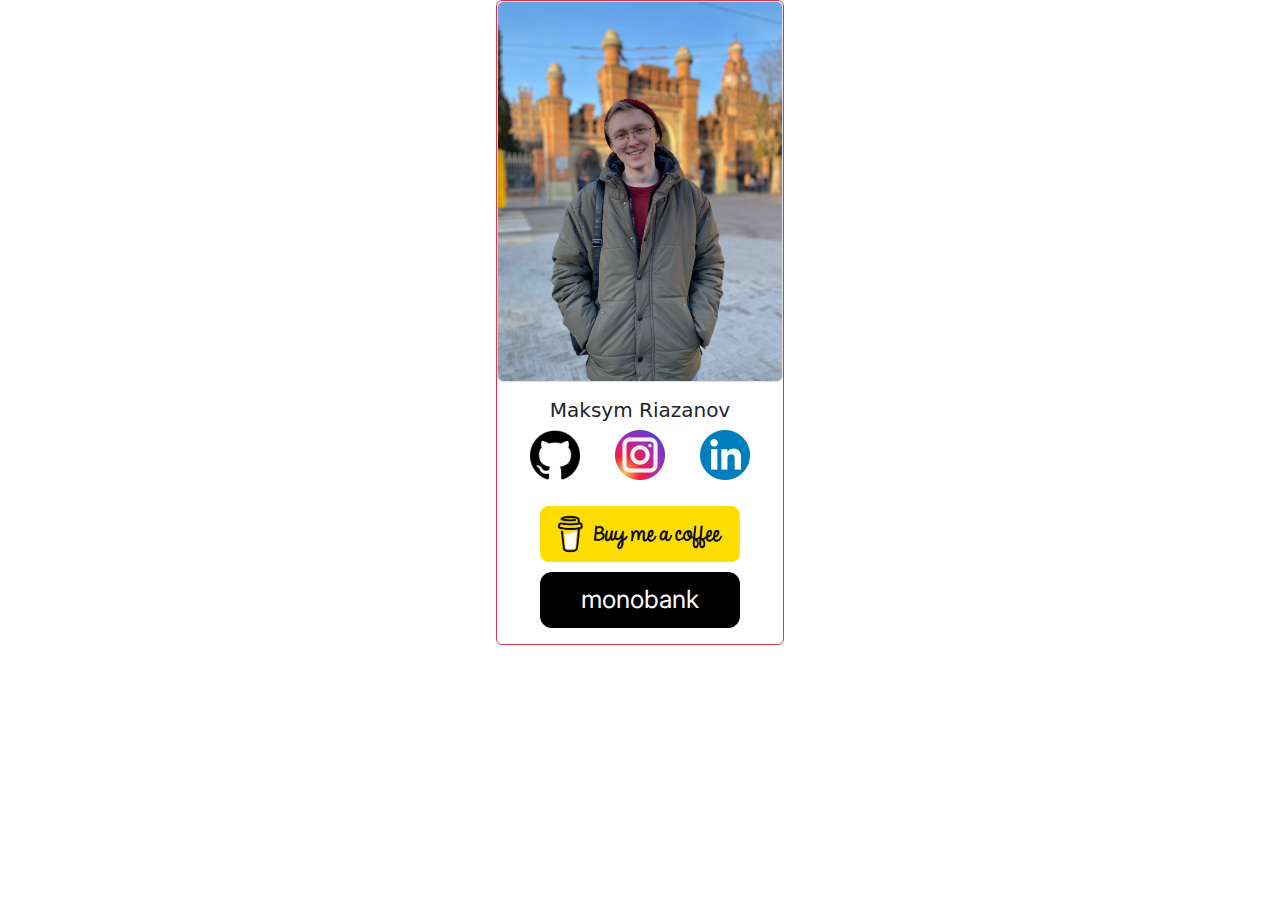
==== site/index.html @ a26abd5f "++" ====
<!DOCTYPE html>
<html lang="en">
<head>
    <meta charset="UTF-8">
    <meta http-equiv="X-UA-Compatible" content="IE=edge">
    <meta name="viewport" content="width=device-width, initial-scale=1.0">
    <link rel="preconnect" href="https://fonts.googleapis.com">
    <link rel="preconnect" href="https://fonts.gstatic.com" crossorigin>
    <link href="https://fonts.googleapis.com/css2?family=Inter&display=swap" rel="stylesheet"> 
    <link rel="stylesheet" href="css/bootstrap.css">
    <link rel="stylesheet" href="css/style.css">
    <title>Document</title>
</head>
<body>
        <div class="card border-danger m-auto" style="width: 18rem;">
            <img src="img/img-01.jpg" class="card-img-top border rounded" alt="...">
            <div class="card-body">
              <h5 class="card-title text-center">Maksym Riazanov</h5>
              <p class="card-text d-flex justify-content-around">
                <a href="https://github.com/maxryazanov"><img src="img/Git.png" width="50px" alt="GitHub"></a>
                <a href="https://instagram.com/maxryazanov"><img src="img/inst.png" width="50px" alt="Instagram"></a>
                <a href="#"><img src="img/linked.png" width="50px" alt=""></a>
              </p>
              <div class="b-coffee">
                <a href="https://www.buymeacoffee.com/m.riazanov"><img src="img/yellow-button.png" width="200px"  alt="" class="first"><img src="img/red-button.png" width="200px" alt="" class="second"></a>
              </div>
              <a class="mono" href="https://send.monobank.ua/jar/5K5SDHtc3e">monobank</a>
            </div>
          </div>
    <script src="js/bootstrap.bundle.js"></script>
</body>
</html>
---- site/css/style.css ----
body{
    background-color: #ffffff;
}
.b-coffee{
	padding: 10px 0 10px 0;
	width: 200px;
	margin: 0 auto;
}
.b-coffee a{
	display: block;
	width: 200px;
	height: 56px;
}
.first{
	position: absolute;
	transition: .2s all linear;
}
.second{
	position: absolute;
	opacity: 0;
	transition: .2s all linear;
}
.first:hover{
	opacity: 0;
	transition: .2s all linear;
}
.second:hover{
	opacity: 1;
	transition: .2s all linear;
}
.mono{
	margin: 0 auto;
	background: #000;
	width: 200px;
	height: 56px;
	border-radius: 12px;
	align-items: center;
	justify-content: center;
	display: flex;
	font-family: 'Inter', sans-serif;
	font-size: 25px;
	color: #fff;
	text-decoration: none;
}
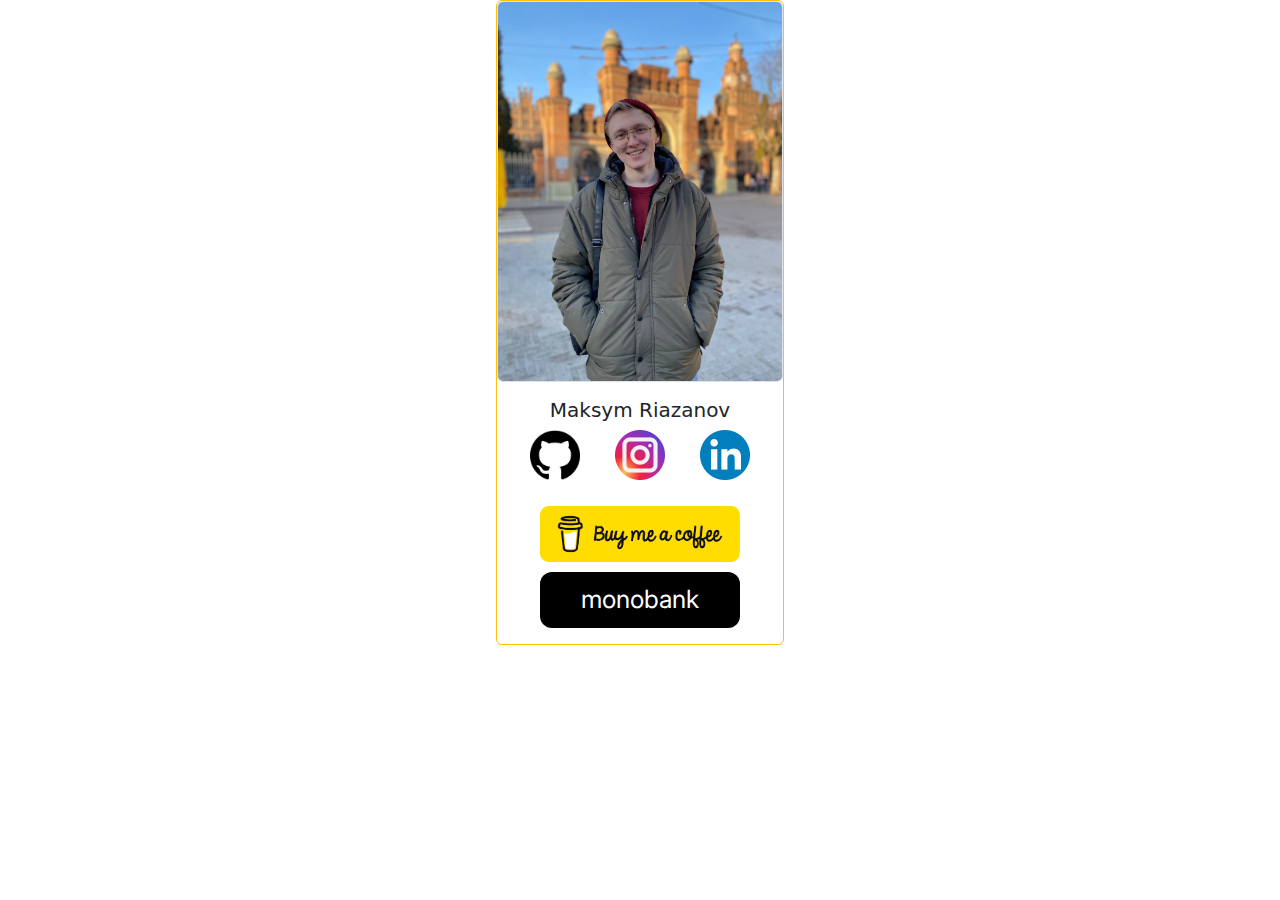
==== commit bfef2e45: "++" ====
--- a/site/index.html
+++ b/site/index.html
@@ -12,7 +12,7 @@
     <title>Document</title>
 </head>
 <body>
-        <div class="card border-danger m-auto" style="width: 18rem;">
+        <div class="card border-warning m-auto" style="width: 18rem;">
             <img src="img/img-01.jpg" class="card-img-top border rounded" alt="...">
             <div class="card-body">
               <h5 class="card-title text-center">Maksym Riazanov</h5>
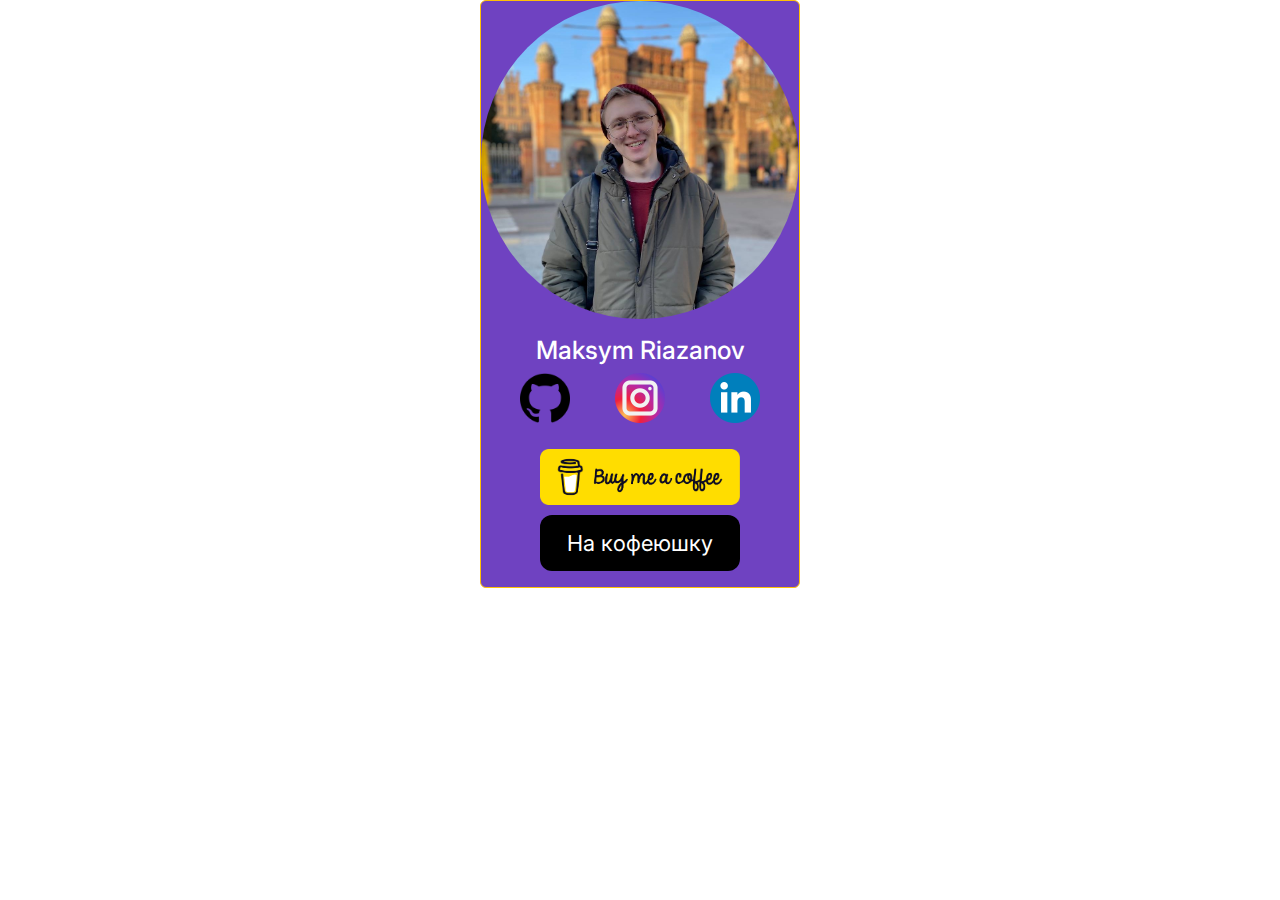
==== commit af7489b4: "+++" ====
--- a/site/index.html
+++ b/site/index.html
@@ -12,11 +12,11 @@
     <title>Document</title>
 </head>
 <body>
-        <div class="card border-warning m-auto" style="width: 18rem;">
-            <img src="img/img-01.jpg" class="card-img-top border rounded" alt="...">
+        <div class="card border-warning m-auto" style="width: 320px;">
+            <img src="img/img-01.jpg" class="card-img-top br" alt="...">
             <div class="card-body">
               <h5 class="card-title text-center">Maksym Riazanov</h5>
-              <p class="card-text d-flex justify-content-around">
+              <p class="card-text d-flex justify-content-around hover">
                 <a href="https://github.com/maxryazanov"><img src="img/Git.png" width="50px" alt="GitHub"></a>
                 <a href="https://instagram.com/maxryazanov"><img src="img/inst.png" width="50px" alt="Instagram"></a>
                 <a href="#"><img src="img/linked.png" width="50px" alt=""></a>
@@ -24,7 +24,7 @@
               <div class="b-coffee">
                 <a href="https://www.buymeacoffee.com/m.riazanov"><img src="img/yellow-button.png" width="200px"  alt="" class="first"><img src="img/red-button.png" width="200px" alt="" class="second"></a>
               </div>
-              <a class="mono" href="https://send.monobank.ua/jar/5K5SDHtc3e">monobank</a>
+              <a class="mono" href="https://send.monobank.ua/jar/5K5SDHtc3e">На кофеюшку</a>
             </div>
           </div>
     <script src="js/bootstrap.bundle.js"></script>
--- a/site/css/style.css
+++ b/site/css/style.css
@@ -1,5 +1,12 @@
 body{
     background-color: #ffffff;
+}
+.br{
+	border-radius: 50%;
+}
+.card-title{
+	font-size: 25px;
+	font-family: 'Inter', sans-serif;
 }
 .b-coffee{
 	padding: 10px 0 10px 0;
@@ -28,6 +35,10 @@
 	opacity: 1;
 	transition: .2s all linear;
 }
+.hover a:hover{
+	opacity: 0.8;
+	transition: .2s all linear;
+}
 .mono{
 	margin: 0 auto;
 	background: #000;
@@ -38,7 +49,12 @@
 	justify-content: center;
 	display: flex;
 	font-family: 'Inter', sans-serif;
-	font-size: 25px;
+	font-size: 22px;
 	color: #fff;
 	text-decoration: none;
+}
+.mono:hover{
+	background: #fff;
+	color: #000;
+	transition: .2s all linear;
 }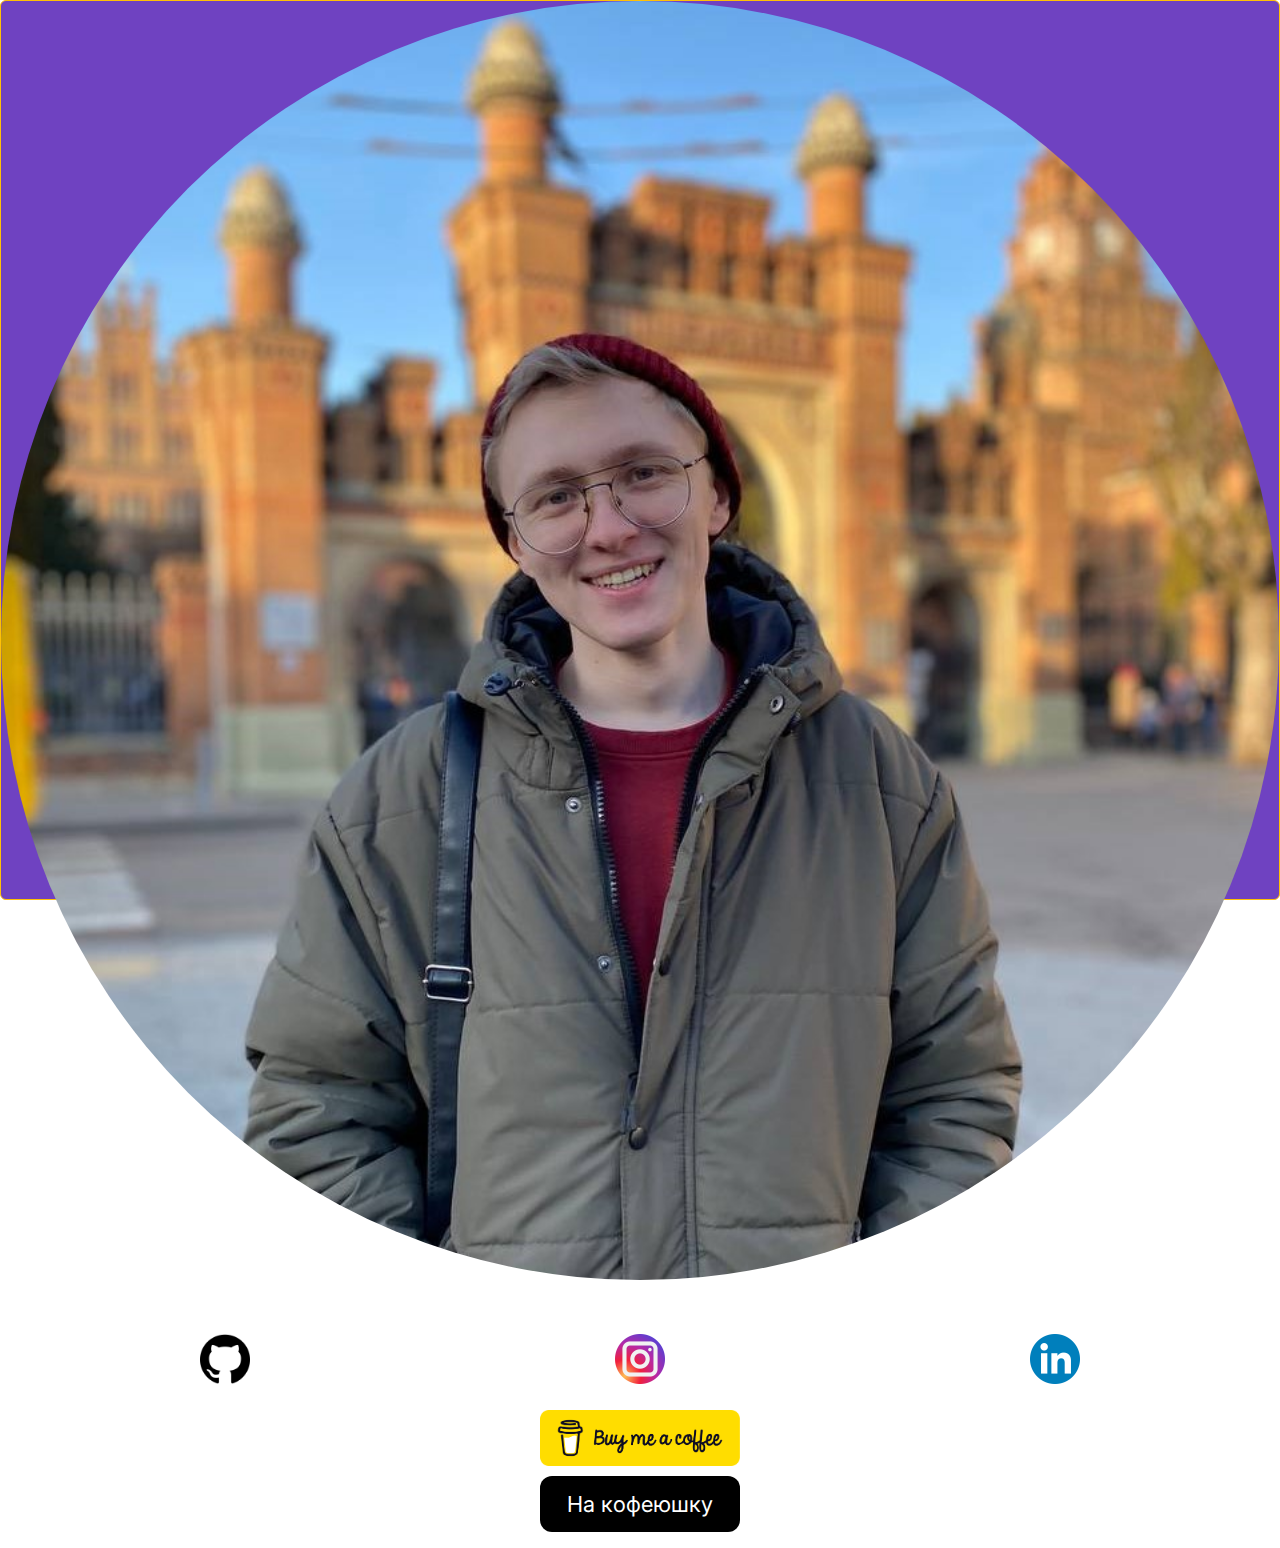
==== commit 9cac9e4d: "Update index.html" ====
--- a/site/index.html
+++ b/site/index.html
@@ -12,7 +12,7 @@
     <title>Document</title>
 </head>
 <body>
-        <div class="card border-warning m-auto" style="width: 320px;">
+        <div class="card border-warning m-auto" style="width: 100%; height: 100vh;">
             <img src="img/img-01.jpg" class="card-img-top br" alt="...">
             <div class="card-body">
               <h5 class="card-title text-center">Maksym Riazanov</h5>
@@ -29,4 +29,4 @@
           </div>
     <script src="js/bootstrap.bundle.js"></script>
 </body>
-</html>+</html>
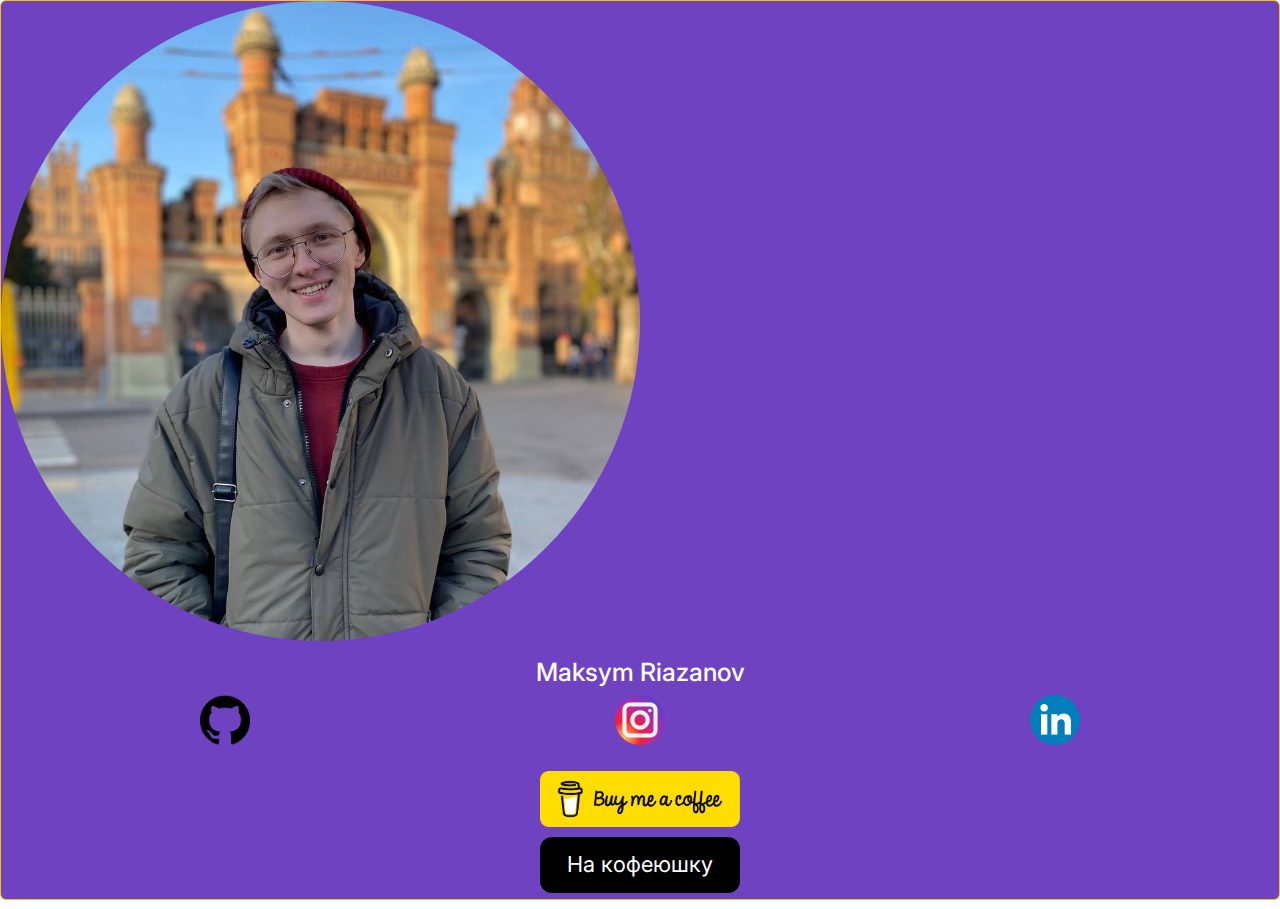
==== commit 3cef9f2c: "Update index.html" ====
--- a/site/index.html
+++ b/site/index.html
@@ -13,7 +13,7 @@
 </head>
 <body>
         <div class="card border-warning m-auto" style="width: 100%; height: 100vh;">
-            <img src="img/img-01.jpg" class="card-img-top br" alt="...">
+            <img src="img/img-01.jpg" class="card-img-top br" style="width: 50%;" alt="...">
             <div class="card-body">
               <h5 class="card-title text-center">Maksym Riazanov</h5>
               <p class="card-text d-flex justify-content-around hover">
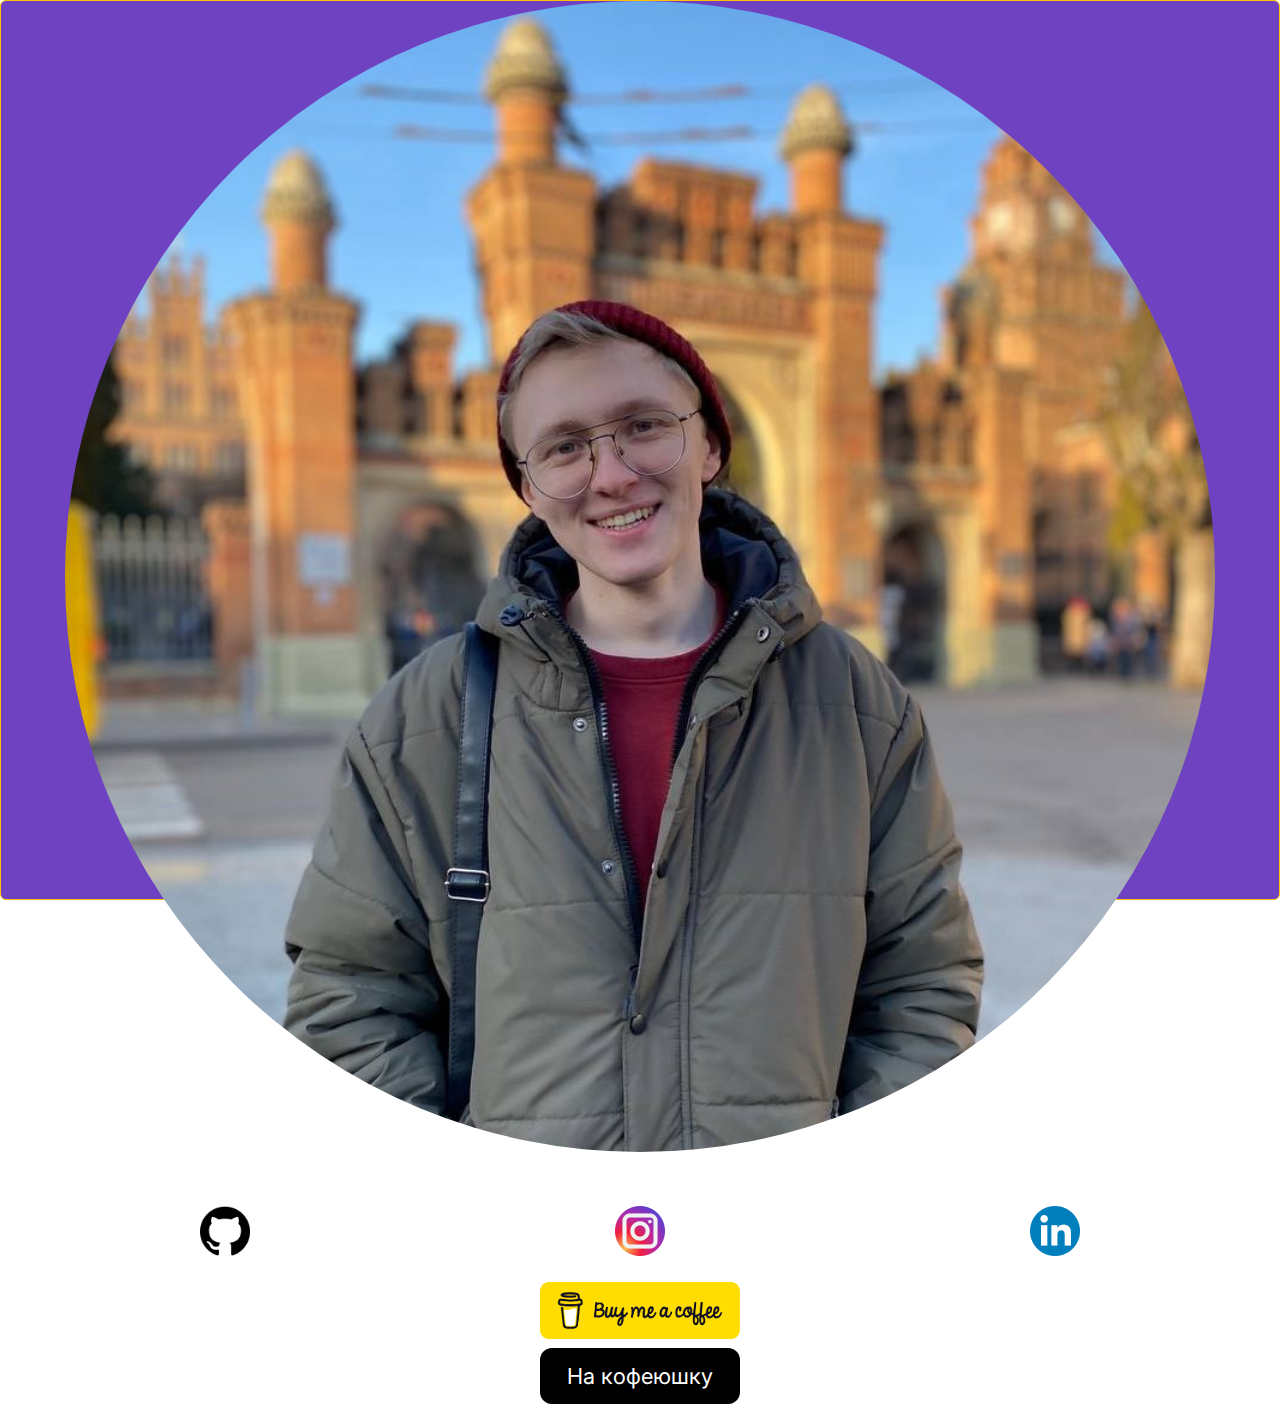
==== commit 478a20b7: "Update index.html" ====
--- a/site/index.html
+++ b/site/index.html
@@ -13,7 +13,7 @@
 </head>
 <body>
         <div class="card border-warning m-auto" style="width: 100%; height: 100vh;">
-            <img src="img/img-01.jpg" class="card-img-top br" style="width: 50%;" alt="...">
+            <img src="img/img-01.jpg" class="card-img-top br" style="width: 90%; margin:0 auto;" alt="...">
             <div class="card-body">
               <h5 class="card-title text-center">Maksym Riazanov</h5>
               <p class="card-text d-flex justify-content-around hover">
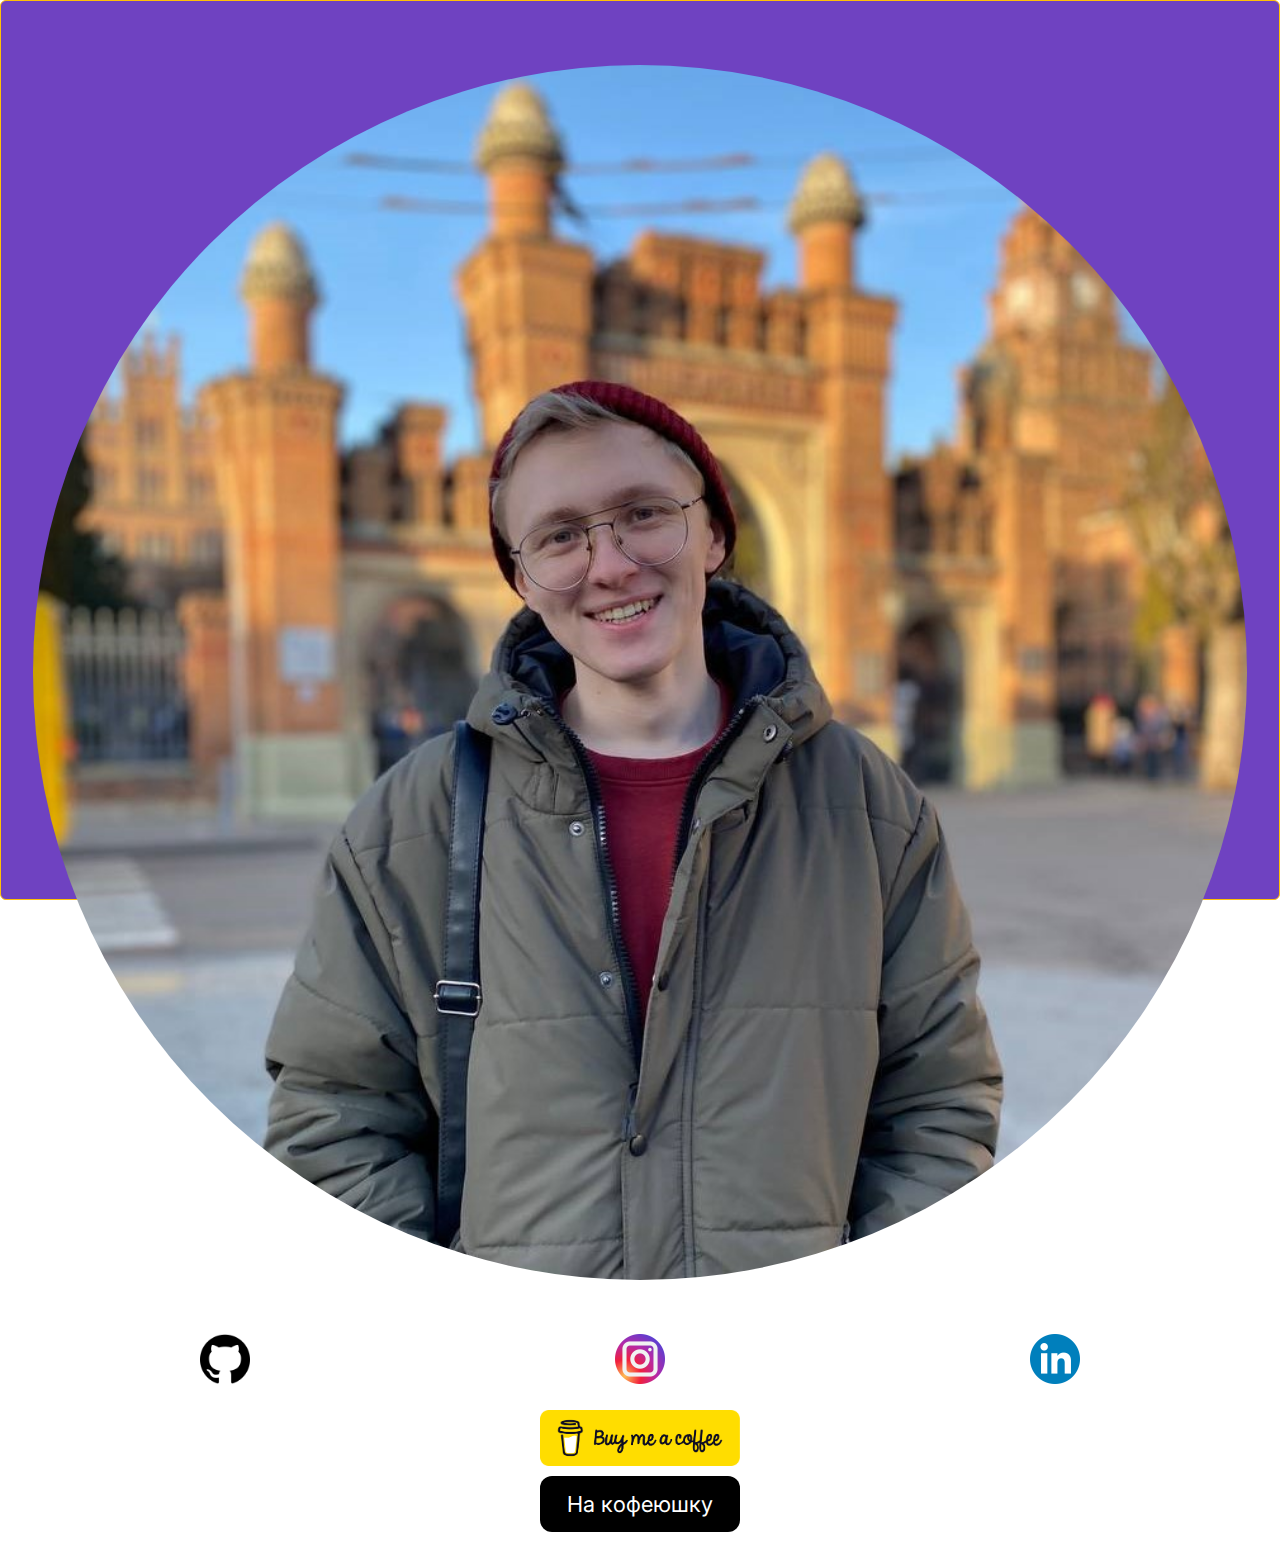
==== commit a5e80cbd: "Update index.html" ====
--- a/site/index.html
+++ b/site/index.html
@@ -13,7 +13,7 @@
 </head>
 <body>
         <div class="card border-warning m-auto" style="width: 100%; height: 100vh;">
-            <img src="img/img-01.jpg" class="card-img-top br" style="width: 90%; margin:0 auto;" alt="...">
+            <img src="img/img-01.jpg" class="card-img-top br" style="width: 95%; margin:5% auto 0;" alt="...">
             <div class="card-body">
               <h5 class="card-title text-center">Maksym Riazanov</h5>
               <p class="card-text d-flex justify-content-around hover">
